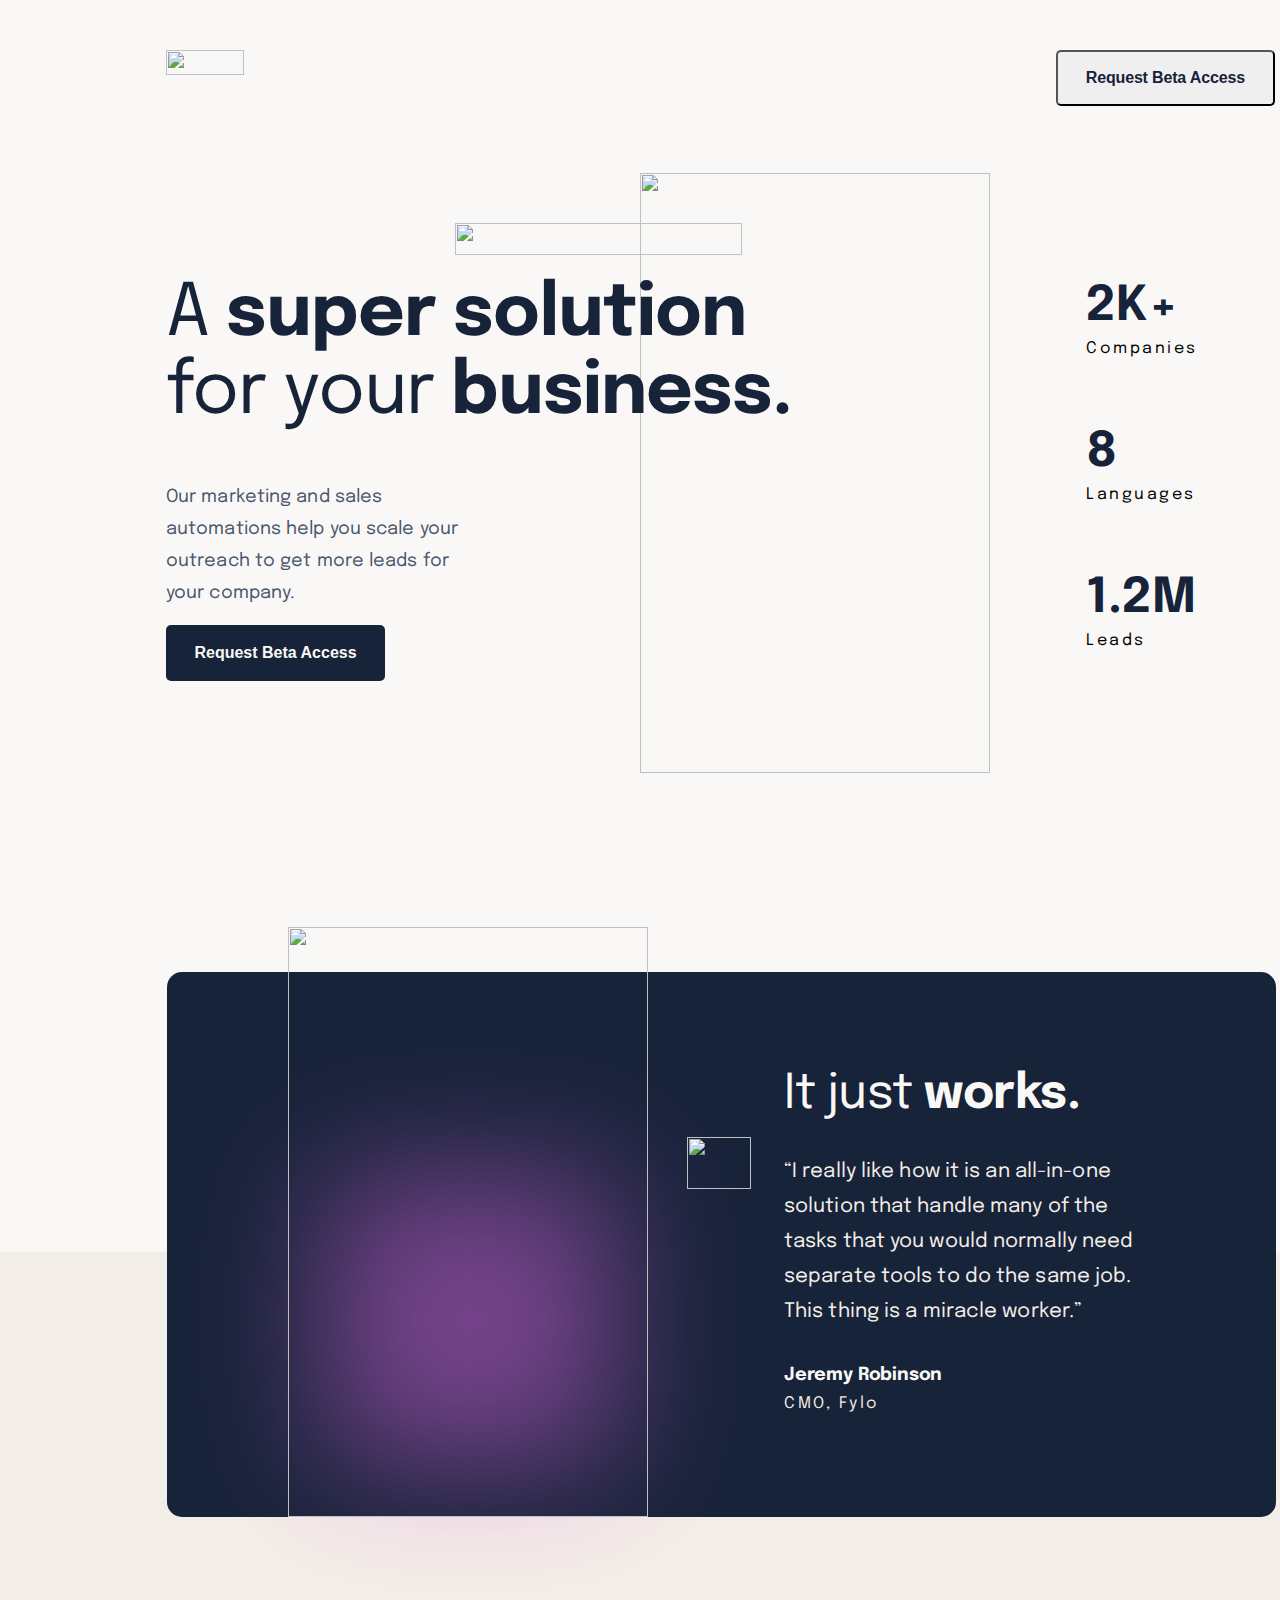
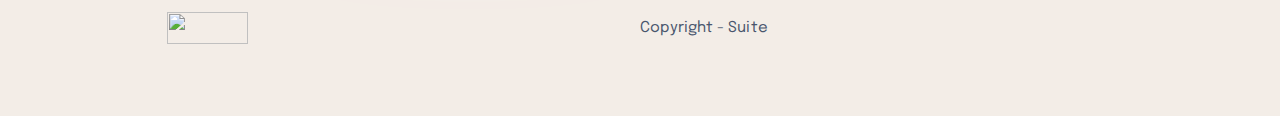
==== index.html @ aacfa650 "Suite Landing page project by Akoto" ====
<!DOCTYPE html>
<html lang="en">
<head>
  <meta charset="UTF-8">
  <meta name="viewport" content="width=device-width, initial-scale=1.0">

  <link rel="icon" type="image/png" sizes="32x32" href="./assets/favicon-32x32.png">
  <link rel="preconnect" href="https://fonts.googleapis.com">
<link rel="preconnect" href="https://fonts.gstatic.com" crossorigin>
<link href="https://fonts.googleapis.com/css2?family=Epilogue:wght@400;600;700;800&display=swap" rel="stylesheet">
<link rel="stylesheet" href="styles.css">

  
  <title>Frontend Mentor | Suite landing page</title>
</head>
<body>
<div class="main-container">
  <div class="top">
    <img src="./assets/logo.svg" alt="" class="logo">
    <button class="request">Request Beta Access</button>
  </div>

<div class="rectangle"></div>

  <div class="mid">
    <div class="mid-text">
      <div class="text">
        <p class="par">A <strong class="bold">super solution</strong> for your <strong >business.</strong></p>
      </div>
      <div class="text-2">
        <p class="par-2">Our marketing and sales automations help you scale your outreach to 
          get more leads for your company.</p>
      </div>
      <div class="but-request"><button class="request-2">Request Beta Access</button></div>
    </div>
    <img src="./assets/pattern-curved-line-1.svg" alt="" class="curve-1">
    <img src="./assets/image-hero-portrait.png" alt="" class="image-desktop">
  </div>

  <div class="right">
    <div class="companies">
      <span class="views">2K+</span>
      <span class="little">Companies</span>
    </div>
    <div class="companies">
      <span class="views">8</span>
      <span class="little">Languages</span>
    </div>
    <div class="companies">
      <span class="views">1.2M</span>
      <span class="little">Leads</span>
    </div>
  </div>

  <div class="bottom">
    <img src="./assets/image-jeremy-large.png" alt="" class="human">
    <div class="bottom-background">
      <div class="circle"></div>
      <img src="./assets/pattern-curved-line-2.svg" alt="" class="curve-2">
    </div>

    <div class="comment">
      <div class="bottom-text">
        <span class="text-3">It just <strong class="bold2">works.</strong></span>
      </div>
      <div class="bottom-para">
        <p class="qoute">“I really like how it is an all-in-one solution that handle many of 
          the tasks that you would normally need separate tools to do the same 
          job. This thing is a miracle worker.”</p>
      </div>
      <div class="subscription">
        <span class="name">Jeremy Robinson</span>
        <span class="position">CMO, Fylo</span>
      </div>
    </div>
  </div>

  <footer>
    <img src="./assets/logo.svg" alt="" class="logo-1">
    <p class="foot">Copyright - Suite</p>
    <div class="social-media">
      <img src="./assets/icon-facebook.svg" alt="" class="facebook">
      <img src="./assets/icon-twitter.svg" alt="" class="twiter">
      <img src="./assets/icon-instagram.svg" alt="" class="instagram">
    </div>
  </footer>
</div>
</body>
</html>
---- styles.css ----
*{
    box-sizing: border-box;
    padding: 0;
    margin: 0;
}

body{
    background-color: #f2f2f2;
    font-family: 'Epilogue', sans-serif;
}

.main-container{
height: 1716px;
width: 1440px;
background-color: #FAF8F6;
position: relative;
}

.top{
    height: 56px;
    width: 1108.85px;
    position: absolute;
    display: flex;
    justify-content: space-between;
    left: 166px;
    top: 50px;
}


.logo{
    width: 78.41px;
    height: 24.8px;
}

.request{
    width: 219px;
    height: 56px;
    left: 1056px;
    top: 50px;
    font-weight: 700;
    font-size: 16px;
    line-height: 32px;
    letter-spacing: -0.16px;
    color: #172339;
    cursor: pointer;
    border-radius: 5px;
}

.rectangle{
    position: absolute;
    width: 1440px;
    height: 464px;
    left: 0px;
    top: 1252px;
    background: #F3EDE7;
}

.mid{
    height: 600px;
    width: 1110px;
    position: absolute;
   
}

.mid-text{
    height: 405px;
    width: 635px;
    position: absolute;
    display: flex;
    flex-direction: column;
    justify-content: space-between;
    left: 166px;
    top: 276px;
}

.text{
    height: 156px;
    width: 635px;
    z-index: 5;
}

.par{
    font-size: 72px;
    font-weight: 400;
    line-height: 78px;
    letter-spacing: -1px;
    text-align: left;
    color: #172339;
}

.bold{
    font-weight: 700;
}

.text-2{
    width: 320px;
    height: 96px;
}

.par-2{
    font-size: 18px;
    font-weight: 400;
    line-height: 32px;
    letter-spacing: 0.1px;
    text-align: left;
    color: #49566D;
}

.request-2{
    width: 219px;
    height: 56px;
    color: #FAF8F6;
    font-weight: 700;
    font-size: 16px;
    line-height: 32px;
    background-color: #172339;
    border-radius: 5px;
    border: none;
    cursor: pointer;
}

.image-desktop{
    height: 600px;
    width: 350px;
    position: absolute;
    left: 640px;
    top: 173px;
}

.curve-1{
    position: absolute;
    width: 287px;
    height: 32px;
    left: 455px;
    top: 222.68px;
    z-index: 3;
}

.right{
    position: absolute;
    width: 190px;
    height: 375px;
    display: flex;
    flex-direction: column;
    justify-content: space-between;
    left: 1086px;
    top: 279px;
    z-index: 3;
}

.companies{
    width: 190px;
    height: 83px;
    display: flex;
    flex-direction: column;
    justify-content: space-between;
}

.companies-1{
    width: 190px;
    height: 83px;
    display: flex;
    flex-direction: column;
    justify-content: space-between;
}

.companies-2{
    width: 190px;
    height: 83px;
    display: flex;
    flex-direction: column;
    justify-content: space-between;
}

.views{
    width: 190px;
    height: 56px;
    font-style: normal;
    font-weight: 700;
    font-size: 48px;
    line-height: 56px;
    color: #172339;
    text-align: left;
}

.little{
    width: 190px;
    height: 26px;
    font-style: normal;
    font-weight: 400;
    font-size: 16px;
    line-height: 26px;
    letter-spacing: 2.5px;
    text-align: left;
}

.views-1{
    width: 190px;
    height: 56px;
    font-style: normal;
    font-weight: 700;
    font-size: 48px;
    line-height: 56px;
    color: #172339;
    text-align: left;
}

.little-1{
    width: 190px;
    height: 26px;
    font-style: normal;
    font-weight: 400;
    font-size: 16px;
    line-height: 26px;
    letter-spacing: 2.5px;
    text-align: left;
}

.views-2{
    width: 190px;
    height: 56px;
    font-style: normal;
    font-weight: 700;
    font-size: 48px;
    line-height: 56px;
    color: #172339;
    text-align: left;
}

.little-2{
    width: 190px;
    height: 26px;
    font-style: normal;
    font-weight: 400;
    font-size: 16px;
    line-height: 26px;
    letter-spacing: 2.5px;
    text-align: left;
}

.bottom{
    position: absolute;
    width: 1109px;
    height: 589.56px;
    left: 167px;
    top: 927.44px;
    z-index: 5;
}

.human{
    position: absolute;
    width: 359.81px;
    height: 589.56px;
    left: 121.49px;
    z-index: 3;  
}

.bottom-background{
    width: 1109px;
    height: 545px;
    margin-top: 44.56px;
    background: #172339;
    border-radius: 15px;
}

.circle{
    position: absolute;
    width: 294px;
    height: 294px;
    margin-top: 200.56px;
    margin-left: 155.51px;
    background: #DB65E2;
    mix-blend-mode: normal;
    opacity: 0.48;
    filter: blur(67.957px);
}

.curve-2{
    position: absolute;
    width: 64.05px;
    height: 52px;
    left: 520.25px;
    margin-top: 165px;
}

.comment{
    position: absolute;
    width: 350px;
    height: 350px;
    display: flex;
    flex-direction: column;
    justify-content: space-between;
    left: 617px;
    top: 140px;
    color: #FAF8F6;
}

.bottom-text{
    height: 56px;
    width: 299px;
}

.text-3{
    font-size: 48px;
    font-weight: 400;
    line-height: 56px;
    letter-spacing: -0.5px;
    text-align: left;
}

.bold2{
    font-weight: 700;
}

.bottom-para{
    height: 175px;
    width: 350px;
}

.qoute{
font-size: 20px;
font-weight: 400;
line-height: 35px;
letter-spacing: 0.1px;
text-align: left;
color: #F3EDE7;
}

.subscription{
    display: flex;
    flex-direction: column;
}

.name{
    font-size: 18px;
    font-weight: 700;
    line-height: 32px;
    letter-spacing: -0.18px;
    text-align: left;
    color: #FAF8F6;
}

.position{
    font-size: 16px;
    font-weight: 400;
    line-height: 26px;
    letter-spacing: 2.5px;
    text-align: left;
    color: #F3EDE7;
}

footer{
    position: absolute;
    width: 1109px;
    height: 32px;
    display: flex;
    flex-direction: row;
    justify-content: space-between;
    left: 167px;
    top: 1612px;
}

.social-media{
    width: 116px;
    height: 20px;
    display: flex;
    justify-content: space-between;
    cursor: pointer;
}

.foot{
    font-size: 15px;
    font-weight: 400;
    line-height: 32px;
    letter-spacing: 0.08px;
    text-align: center;
    color: #49566D;
}

.logo-1{
    height: 32px;
    width: 81px;
}

.request:hover{
    background-color: #172339;
    color: #FAF8F6;;
}

.request-2:hover{
    background-image: linear-gradient(to bottom right, #A060FF, #CB30E3,#FFA84E);
}

.facebook:hover,
.twiter:hover,
.instagram:hover{
    filter: opacity(50%);
}

@media screen and (max-width:768px) and (min-width:765px){
    .top{
        width: 689px;
        height: 56px;
        left: 39px;
    }

    .mid{
        width: 689px;
        height: 482px;
        left: -125px;
        top: 20px;
    }

    .image-desktop{
        width: 281px;
        height: 482px;
        left: 575px;
    }

    .text{
        height: 129px;
        width: 523px;
    }

    .par{
        font-size: 56px;
        font-weight: 400;
        line-height: 64px;
        letter-spacing: -0.78 px;
        text-align: left;
    }
    .bold{
        font-weight: 700;
    }

    .curve-1{
        position: absolute;
        width: 231px;
        height: 29px;
        left: 385px;
    }

    .right{
        width: 689px;
        height: 83px;
        display: flex;
        flex-direction: row;
        justify-content: space-between;
        left: 19px;
        top: 746px;
    }

    .views{
        text-align: center;
    }

    .little{
        text-align: center;
    }

    .bottom{
        width: 689px;
        height: 856px;
        left: 39px;
        top: 1100px;
    }

    .bottom-background{
        width: 689px;
        height: 684px;
        left: 39px;
        margin-top: 10px;
        background-color: #172339;
    }

    .human{
        content: url('./assets/image-jeremy-small@2x.webp');
        width: 252px;
        height: 402px;
        top: -181px;
        left: 228px;
    }

    .circle{
        width: 197px;
        height: 197px;
        margin-top: 0px;
        margin-left: 249px;
    }

    .curve-2{
        width: 49.29px;
        height: 40px;
        left: 320px;
        margin-top: 255px;
    }

    .comment{
        width: 573px;
        height: 282px;
        left: 58px;
        top: 350px;
    }

    .bottom-text{
        height: 48px;
        width: 573px;
        margin-left: 150px;
    }

    .text-3{

        line-height: 48px;
        letter-spacing: -0.41px;
        text-align: center;
    }

    .bottom-para{
        height: 96px;
        width: 573px;
    }

    .qoute{
        font-weight: 400;
        font-size: 18px;
        line-height: 32px;
        letter-spacing: 0.1px;
        text-align: center;
        }

    .subscription{
        align-items: center;
    }

    footer{
        width: 689px;
        height: 32px;
        left: 39px;
        top: 1850px;
    }
}

@media screen and (max-width:375px) and (min-width:373px){
    .top{
        width: 343px;
        height: 48px;
        left: 16px;
        top: 24;
    }

    .logo{
        width: 81px;
        height: 32px;
    }

    .request{
        height: 48px;
        width: 182px;
        left: 161px;
        top: 0px;
        font-weight: 700;
        font-size: 14px;
        line-height: 24px;
        letter-spacing: -0.14px;
    }

    .mid{
        height: 323.2132568359375px;
        width: 343.5px;
        left: 15.5px;
        top: 100px;
        border-radius: 0px;
    }

    .mid-text{
        height: 89px;
        width: 343px;
        left: 0px;
        top: 75px;
        border-radius: nullpx;

    }

    .text{
        width: 343px;
        height: 89px;
        left: -30;
    }

    .par{
        font-weight: 400;
        font-size: 38px;
        line-height: 44px;
        letter-spacing: -0.527778px;
        color: #172339;
        text-align: center;
        left: 16;
    }
    
    .bold{
        font-weight: 700;
    }

    .curve-1{
        position: absolute;
        width: 151.47px;
        height: 16.89px;
        left: 173px;
        top: 55px;
    }

    .text-2{
        height: 84px;
        width: 343px;
        left: 16px;
        top: 276.3243408203125px;
        border-radius: nullpx;
    }

    .par-2{
        font-weight: 400;
        font-size: 16px;
        line-height: 28px;
        letter-spacing: 0.0888889px;
        text-align: left;
        color: #49566D;
        margin-top: 30px;
    }

    .request-2{
        height: 61px;
        width: 256px;
        left: 15.5px;
        margin-top: 50px;
        border-radius: 0px;
        font-size: 18px;
        line-height: 32px;
        border-radius: 5px;
    }

    .image-desktop{
        content: url('./assets/image-hero-landscape@2x.webp');
        height: 240px;
        width: 343px;
        left: 5px;
        top: 430px;
        border-radius: [object Object]px;

    }

    .right{
        height: 313px;
        width: 344px;
        left: 15px;
        top: 805px;
        border-radius: nullpx;
        display: flex;
        flex-direction: column;
        align-items: center;
    }

    .views{
        text-align: center;
    }

    .little{
        text-align: center;
    }

    .bottom{
        width: 573px;
        height: 929px;
        left: 0px;
        top: 1355px;
    }

    .bottom-background{
        width: 375px;
        height: 748px;
        margin-top: 10px;
        background-color: #172339;
        border-radius: 15px;
        top: 1355px;
    }

    .human{
        content: url('./assets/image-jeremy-small@2x.webp');
        width: 252px;
        height: 402px;
        left: 71px;
        top: -169px;
    }

    .circle{
        width: 100px;
        height: 100px;
        margin-top: 0px;
        margin-left: 200px;
    }

    .curve-2{
        width: 49.27px;
        height: 40px;
        left: 163px;
        margin-top: 255px;
    }

    .comment{
        width: 573px;
        height: 282px;
        left: 58px;
        top: 350px;
    }

    .bottom-text{
        height: 48px;
        width: 573px;
        margin-left: -15px;
    }

    .text-3{

        line-height: 48px;
        letter-spacing: -0.41px;
        text-align: center;
    }

    .bottom-para{
        height: 160px;
        width: 343px;
        margin-left: -50px;
    }

    .qoute{
        font-weight: 400;
        font-size: 18px;
        line-height: 32px;
        letter-spacing: 0.1px;
        text-align: center;
        }

    .subscription{
        height: 58px;
        width: 240px;
        align-items: center;
    }

    .rectangle{
        height: 420px;
        width: 377px;
        left: 0px;
        top: 1969px;
        border-radius: 0px;
        background: #F3EDE7;
    }

    footer{
        width: 125px;
        height: 150px;
        left: 124.5px;
        top: 2150px;
        display: flex;
        flex-direction: column;
        align-items: center;
    }
}
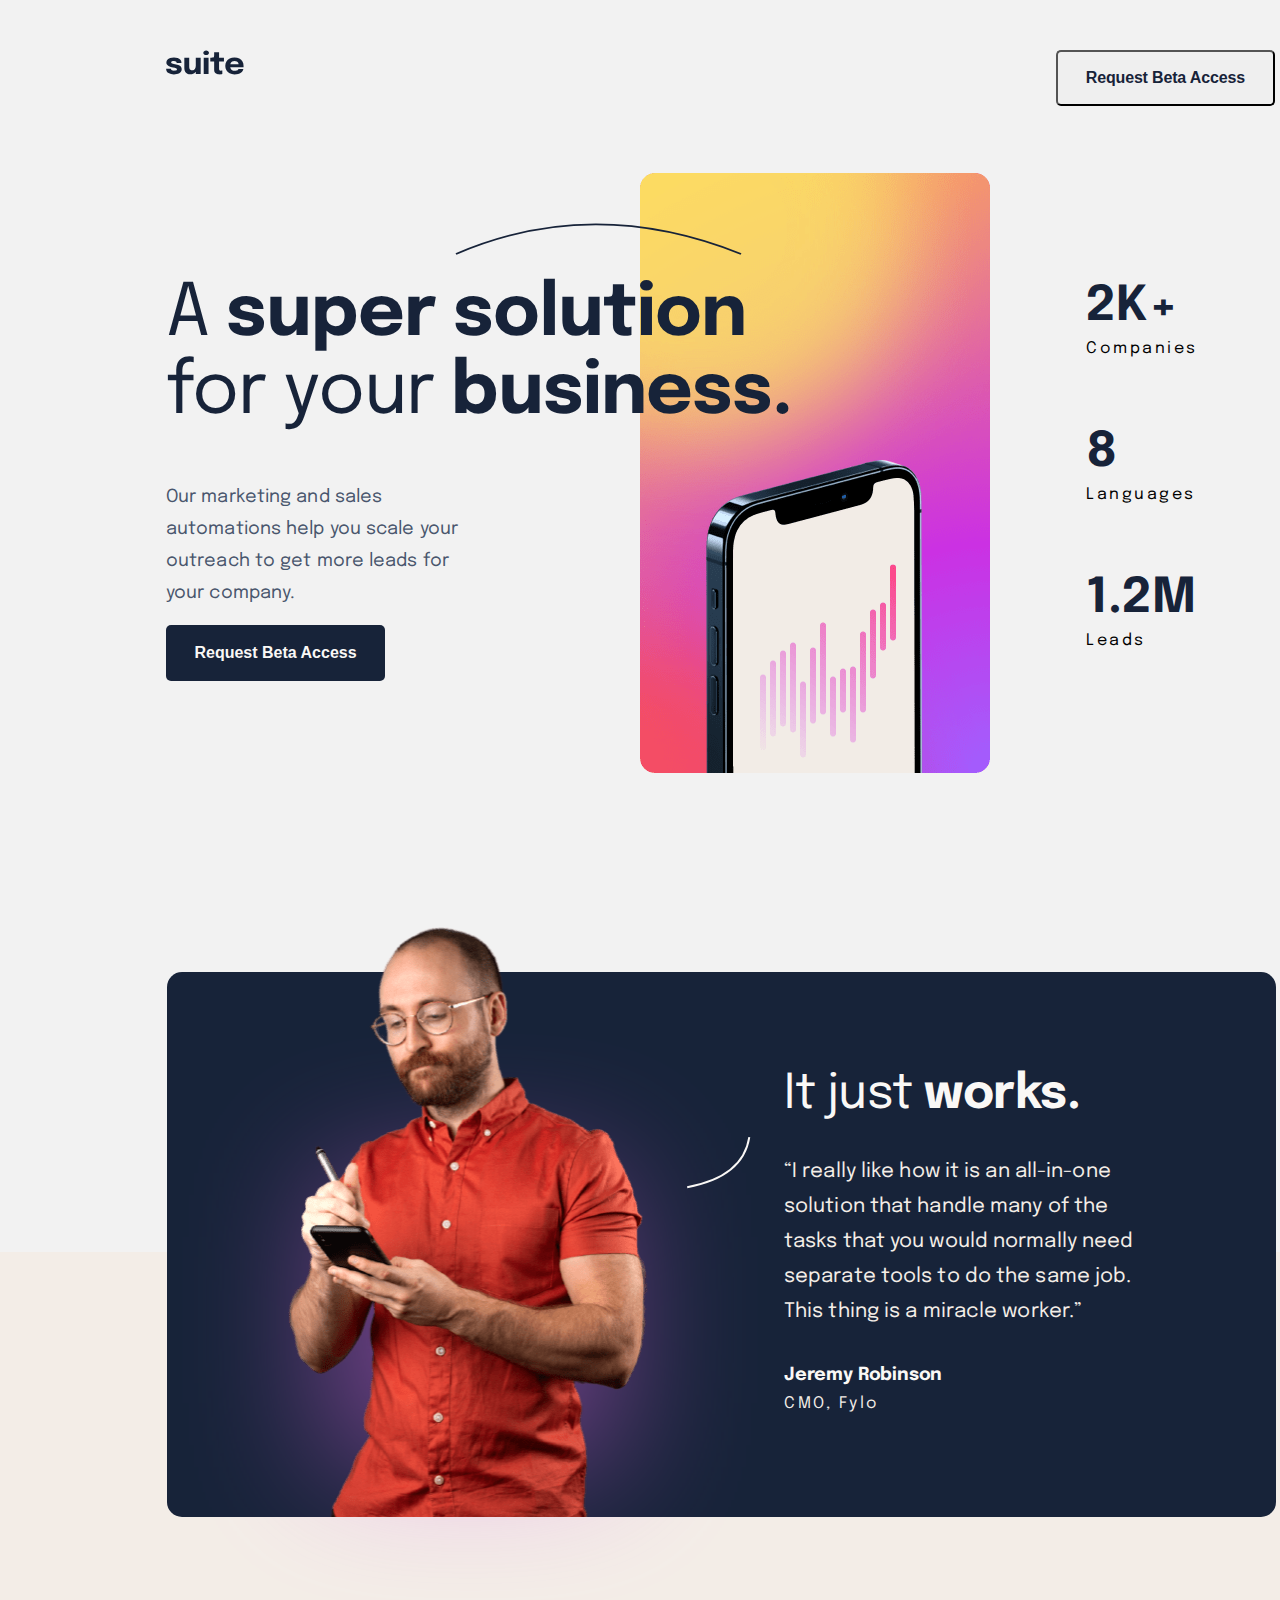
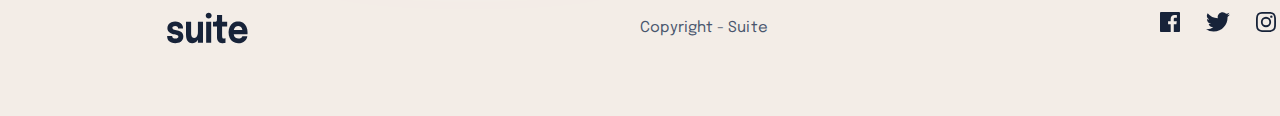
==== commit cdff7d83: "update on the Suite Landing Page" ====
--- a/index.html
+++ b/index.html
@@ -1,16 +1,16 @@
 <!DOCTYPE html>
 <html lang="en">
+
 <head>
-  <meta charset="UTF-8">
-  <meta name="viewport" content="width=device-width, initial-scale=1.0">
-
   <link rel="icon" type="image/png" sizes="32x32" href="./assets/favicon-32x32.png">
   <link rel="preconnect" href="https://fonts.googleapis.com">
 <link rel="preconnect" href="https://fonts.gstatic.com" crossorigin>
 <link href="https://fonts.googleapis.com/css2?family=Epilogue:wght@400;600;700;800&display=swap" rel="stylesheet">
 <link rel="stylesheet" href="styles.css">
 
-  
+<meta charset="UTF-8">
+<meta name="viewport" content="width=device-width, initial-scale=1.0">
+
   <title>Frontend Mentor | Suite landing page</title>
 </head>
 <body>
--- a/styles.css
+++ b/styles.css
@@ -5,14 +5,14 @@
 }
 
 body{
+    height: 1716px;
+    width: 1440px;
     background-color: #f2f2f2;
     font-family: 'Epilogue', sans-serif;
 }
 
 .main-container{
-height: 1716px;
-width: 1440px;
-background-color: #FAF8F6;
+background-color: #f6f6fa;
 position: relative;
 }
 
@@ -25,7 +25,6 @@
     left: 166px;
     top: 50px;
 }
-
 
 .logo{
     width: 78.41px;
@@ -48,7 +47,7 @@
 
 .rectangle{
     position: absolute;
-    width: 1440px;
+    width: 1439px;
     height: 464px;
     left: 0px;
     top: 1252px;
@@ -391,8 +390,6 @@
     background-image: linear-gradient(to bottom right, #A060FF, #CB30E3,#FFA84E);
 }
 
-.facebook:hover,
-.twiter:hover,
 .instagram:hover{
     filter: opacity(50%);
 }
@@ -403,6 +400,17 @@
         height: 56px;
         left: 39px;
     }
+
+    body{
+        height: 1962px;
+        width: 768px;
+        overflow-x: hidden;
+    }
+
+    .main-container{
+        background-color: #FAF8F6;
+        position: relative;
+        }
 
     .mid{
         width: 689px;
@@ -504,7 +512,7 @@
 
     .bottom-text{
         height: 48px;
-        width: 573px;
+        width: 400px;
         margin-left: 150px;
     }
 
@@ -526,7 +534,16 @@
         line-height: 32px;
         letter-spacing: 0.1px;
         text-align: center;
-        }
+    }
+
+    .rectangle{
+        width: 768px;
+        height: 640px;
+        left: 0px;
+        top: 1322px;
+        border-radius: 0px;
+        background: #F3EDE7;
+    }
 
     .subscription{
         align-items: center;
@@ -546,6 +563,17 @@
         height: 48px;
         left: 16px;
         top: 24;
+    }
+
+    body{
+        height: 2389px;
+        width: 375px;
+        overflow-x: hidden;
+    }
+
+    .main-container{
+        background-color: #FAF8F6;
+        position: relative;
     }
 
     .logo{
@@ -668,14 +696,14 @@
     }
 
     .bottom{
-        width: 573px;
+        width: 373px;
         height: 929px;
         left: 0px;
         top: 1355px;
     }
 
     .bottom-background{
-        width: 375px;
+        width: 373px;
         height: 748px;
         margin-top: 10px;
         background-color: #172339;
@@ -706,15 +734,16 @@
     }
 
     .comment{
-        width: 573px;
+        width: 373px;
         height: 282px;
-        left: 58px;
+        left: 0px;
         top: 350px;
+        text-align: center;
     }
 
     .bottom-text{
         height: 48px;
-        width: 573px;
+        width: 373px;
         margin-left: -15px;
     }
 
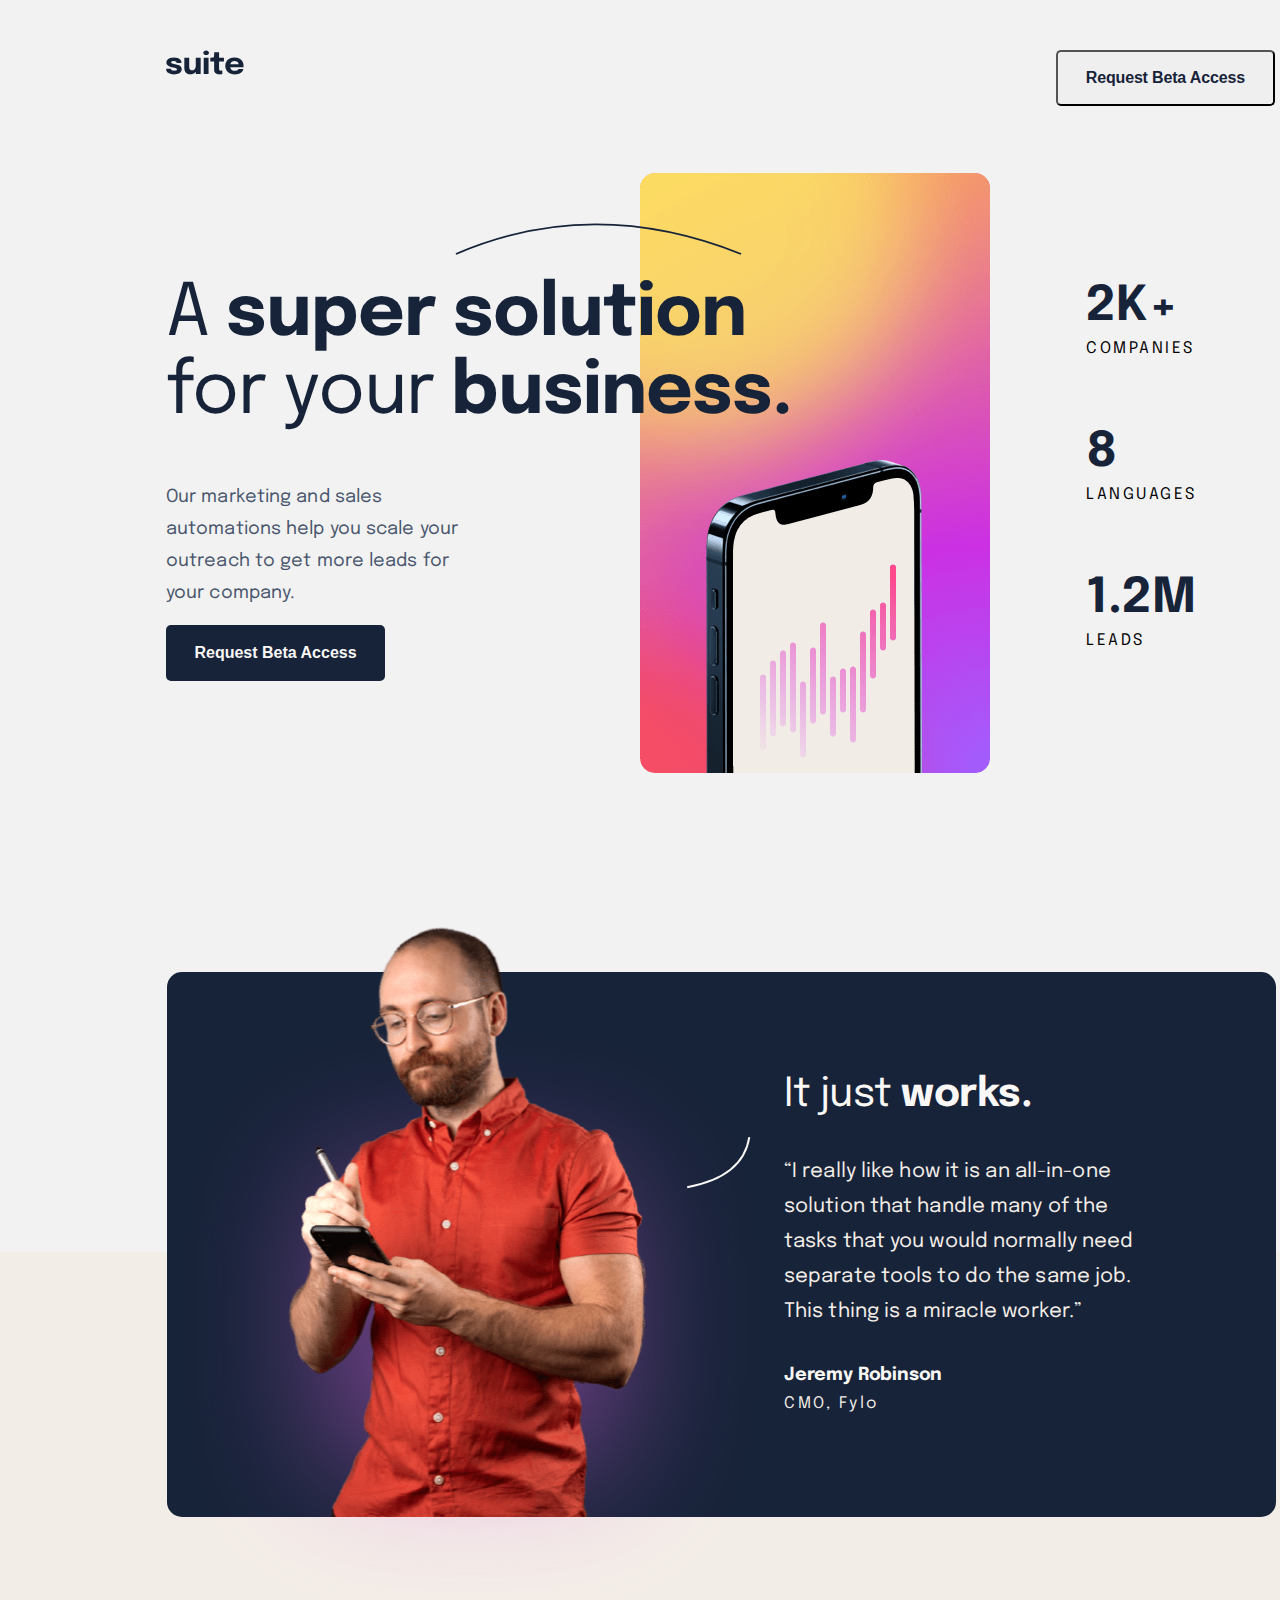
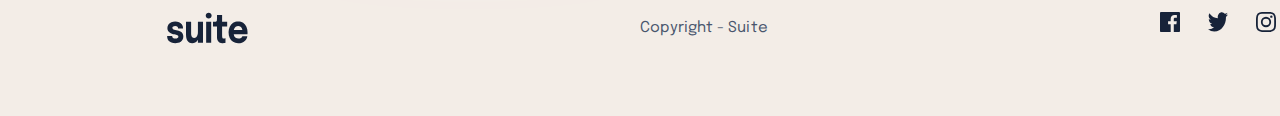
==== commit 1cc3051a: "Update index.html" ====
--- a/index.html
+++ b/index.html
@@ -4,12 +4,12 @@
 <head>
   <link rel="icon" type="image/png" sizes="32x32" href="./assets/favicon-32x32.png">
   <link rel="preconnect" href="https://fonts.googleapis.com">
-<link rel="preconnect" href="https://fonts.gstatic.com" crossorigin>
-<link href="https://fonts.googleapis.com/css2?family=Epilogue:wght@400;600;700;800&display=swap" rel="stylesheet">
-<link rel="stylesheet" href="styles.css">
+  <link rel="preconnect" href="https://fonts.gstatic.com" crossorigin>
+  <link href="https://fonts.googleapis.com/css2?family=Epilogue:wght@400;600;700;800&display=swap" rel="stylesheet">
+  <link rel="stylesheet" href="styles.css">
 
-<meta charset="UTF-8">
-<meta name="viewport" content="width=device-width, initial-scale=1.0">
+  <meta charset="UTF-8">
+  <meta name="viewport" content="width=device-width, initial-scale=1.0">
 
   <title>Frontend Mentor | Suite landing page</title>
 </head>
@@ -20,7 +20,7 @@
     <button class="request">Request Beta Access</button>
   </div>
 
-<div class="rectangle"></div>
+  <div class="rectangle"></div>
 
   <div class="mid">
     <div class="mid-text">
@@ -40,15 +40,15 @@
   <div class="right">
     <div class="companies">
       <span class="views">2K+</span>
-      <span class="little">Companies</span>
+      <span class="little">COMPANIES</span>
     </div>
     <div class="companies">
       <span class="views">8</span>
-      <span class="little">Languages</span>
+      <span class="little">LANGUAGES</span>
     </div>
     <div class="companies">
       <span class="views">1.2M</span>
-      <span class="little">Leads</span>
+      <span class="little">LEADS</span>
     </div>
   </div>
 
@@ -73,7 +73,7 @@
         <span class="position">CMO, Fylo</span>
       </div>
     </div>
-  </div>
+    </div>
 
   <footer>
     <img src="./assets/logo.svg" alt="" class="logo-1">
--- a/styles.css
+++ b/styles.css
@@ -5,10 +5,11 @@
 }
 
 body{
+    width: 1440px;
     height: 1716px;
-    width: 1440px;
+    font-family: 'Epilogue', sans-serif;
+    overflow-x: hidden;
     background-color: #f2f2f2;
-    font-family: 'Epilogue', sans-serif;
 }
 
 .main-container{
@@ -300,7 +301,7 @@
 }
 
 .text-3{
-    font-size: 48px;
+    font-size: 40px;
     font-weight: 400;
     line-height: 56px;
     letter-spacing: -0.5px;
@@ -391,6 +392,14 @@
 }
 
 .instagram:hover{
+    filter: opacity(50%);
+}
+
+.facebook:hover{
+    filter: opacity(50%);
+}
+
+.twiter:hover{
     filter: opacity(50%);
 }
 
@@ -557,18 +566,18 @@
     }
 }
 
-@media screen and (max-width:375px) and (min-width:373px){
+@media screen and (max-width:375px){
     .top{
         width: 343px;
         height: 48px;
         left: 16px;
         top: 24;
+        justify-content: space-between;
     }
 
     body{
         height: 2389px;
-        width: 375px;
-        overflow-x: hidden;
+        width: 373px;
     }
 
     .main-container{
@@ -594,7 +603,7 @@
 
     .mid{
         height: 323.2132568359375px;
-        width: 343.5px;
+        width: 343px;
         left: 15.5px;
         top: 100px;
         border-radius: 0px;
@@ -748,10 +757,11 @@
     }
 
     .text-3{
-
-        line-height: 48px;
+        position: relative;
+        line-height: 40px;
         letter-spacing: -0.41px;
         text-align: center;
+        left: 15px;
     }
 
     .bottom-para{
@@ -761,22 +771,26 @@
     }
 
     .qoute{
+        position: relative;
         font-weight: 400;
         font-size: 18px;
         line-height: 32px;
         letter-spacing: 0.1px;
         text-align: center;
-        }
+        left: 65px;
+    }
 
     .subscription{
+        position: relative;
         height: 58px;
         width: 240px;
         align-items: center;
+        left: 60px;
     }
 
     .rectangle{
         height: 420px;
-        width: 377px;
+        width: 373px;
         left: 0px;
         top: 1969px;
         border-radius: 0px;
@@ -792,4 +806,5 @@
         flex-direction: column;
         align-items: center;
     }
-}+}
+
